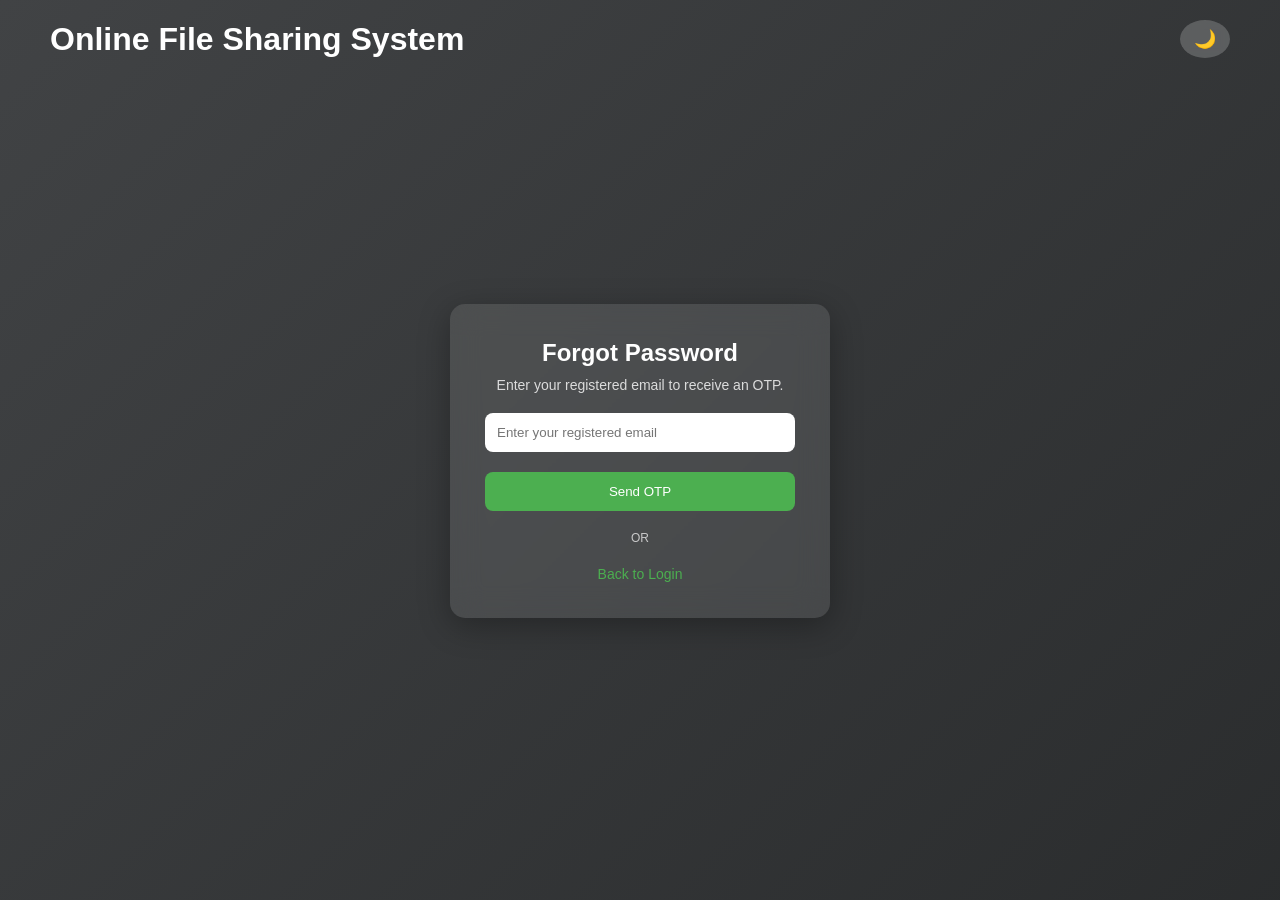
==== Frontend/forgot-password/index.html @ 927f6dbd "update forgot password page" ====
<!DOCTYPE html>
<html lang="en">
<head>
    <meta charset="UTF-8">
    <title>Forgot Password | Online File Sharing System</title>
    <meta name="viewport" content="width=device-width, initial-scale=1.0">
    <link rel="stylesheet" href="style.css">
</head>
<body class="dark">

<header class="main-header">
    <h1 class="project-title">Online File Sharing System</h1>
    <button class="toggle-btn" id="modeBtn">🌙</button>
</header>

<div class="container">
    <div class="login-box">

        <h2>Forgot Password</h2>
        <p class="subtitle">
            Enter your registered email to receive an OTP.
        </p>

        <!-- Email -->
        <div class="input-group">
            <input type="email" id="email" placeholder="Enter your registered email">
        </div>

        <button id="sendOtpBtn" class="login-btn">
            Send OTP
        </button>

        <!-- OTP Section -->
        <div id="otpSection" style="display:none; margin-top:20px;">

            <div class="input-group">
                <input type="text" id="otpInput" placeholder="Enter 6-digit OTP">
            </div>

            <button id="verifyOtpBtn" class="login-btn">
                Verify OTP
            </button>

            <p style="margin-top:15px; font-size:14px;">
                Didn’t receive code?
                <span id="resendBtn" style="color:#4CAF50; cursor:pointer;">
                    Resend OTP
                </span>
            </p>

        </div>

        <div class="divider"><span>OR</span></div>
        <a href="login.html" class="forgot">Back to Login</a>

    </div>
</div>

<script src="script.js"></script>
</body>
</html>
---- Frontend/forgot-password/style.css ----
/* Global */
* {
    margin: 0;
    padding: 0;
    box-sizing: border-box;
    font-family: 'Segoe UI', sans-serif;
}

body {
    transition: all 0.4s ease;
    min-height: 100vh;
}

/* 🌑 DARK MODE */
body.dark {
    background: linear-gradient(-45deg, #1f1c2c, #928dab, #232526, #414345);
    background-size: 400% 400%;
    animation: gradientBG 10s ease infinite;
    color: white;
}

/* ☀ LIGHT MODE */
body.light {
    background: linear-gradient(-45deg, #e3f2fd, #ffffff, #fce4ec, #e8f5e9);
    background-size: 400% 400%;
    animation: gradientBG 10s ease infinite;
    color: black;
}

/* Gradient Animation */
@keyframes gradientBG {
    0% { background-position: 0% 50%; }
    50% { background-position: 100% 50%; }
    100% { background-position: 0% 50%; }
}

/* Header */
.main-header {
    display: flex;
    justify-content: space-between;
    align-items: center;
    padding: 20px 50px;
}

/* Toggle Button */
.toggle-btn {
    border: none;
    background: rgba(255,255,255,0.2);
    backdrop-filter: blur(5px);
    padding: 8px 14px;
    border-radius: 50%;
    cursor: pointer;
    font-size: 18px;
    transition: 0.3s;
}

.toggle-btn:hover {
    transform: scale(1.1);
}

/* Center Container */
.container {
    display: flex;
    justify-content: center;
    align-items: center;
    height: 85vh;
}

/* Glass Box */
.login-box {
    width: 380px;
    padding: 35px;
    border-radius: 15px;
    backdrop-filter: blur(15px);
    background: rgba(255, 255, 255, 0.1);
    box-shadow: 0 8px 32px rgba(0, 0, 0, 0.3);
    text-align: center;
    transition: 0.4s;
}

body.light .login-box {
    background: rgba(255, 255, 255, 0.7);
}

/* Text */
.login-box h2 {
    margin-bottom: 10px;
}

.subtitle {
    font-size: 14px;
    margin-bottom: 20px;
    opacity: 0.8;
}

/* Input */
.input-group input {
    width: 100%;
    padding: 12px;
    border-radius: 8px;
    border: none;
    margin-bottom: 20px;
    outline: none;
}

/* Button */
.login-btn {
    width: 100%;
    padding: 12px;
    border-radius: 8px;
    border: none;
    background: #4CAF50;
    color: white;
    cursor: pointer;
    transition: 0.3s;
}

.login-btn:hover {
    background: #43a047;
    transform: translateY(-2px);
}

/* Divider */
.divider {
    margin: 20px 0;
    font-size: 12px;
    opacity: 0.7;
}

/* Link */
.forgot {
    text-decoration: none;
    font-size: 14px;
    color: #4CAF50;
}
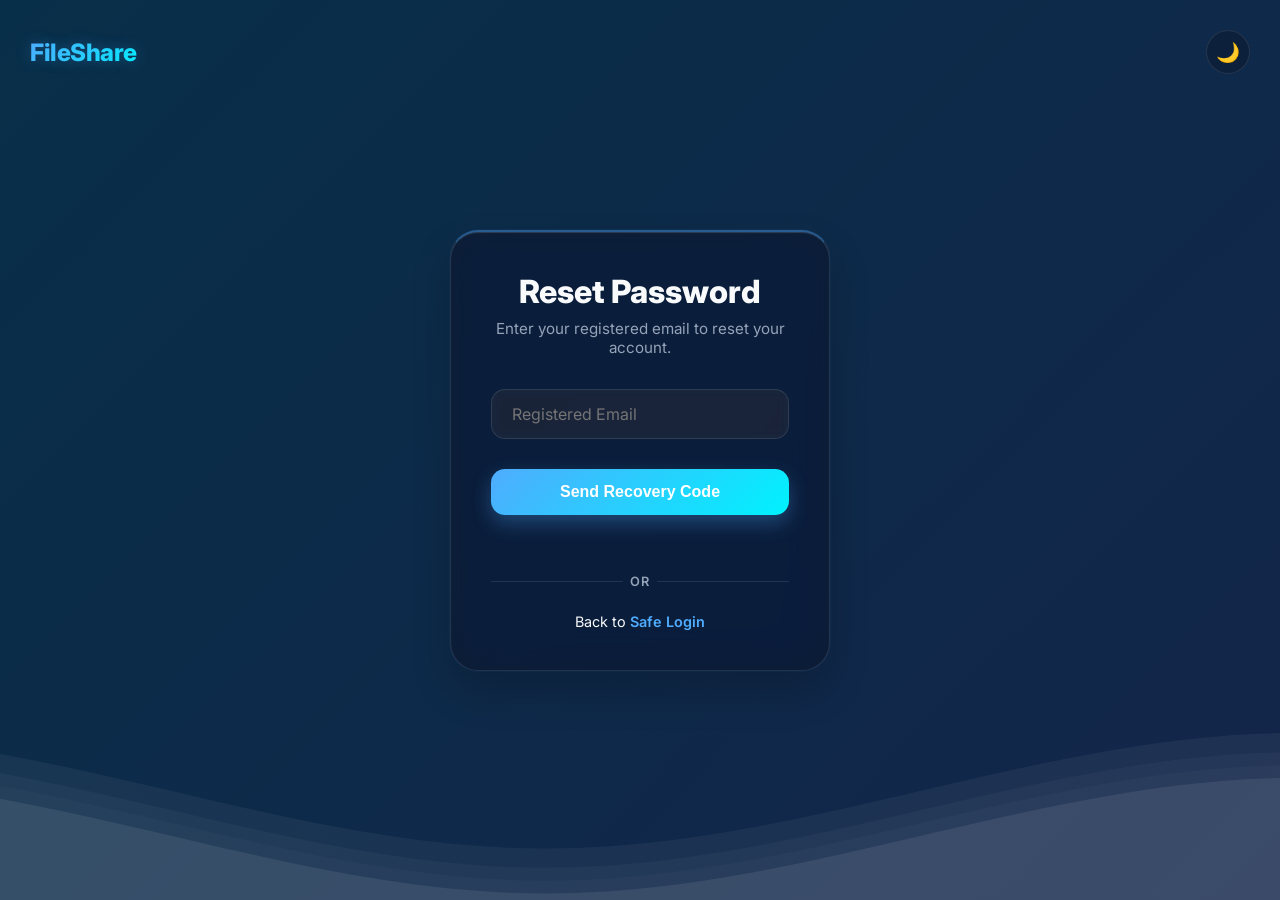
==== commit 537f5ffb: "password hash security changes" ====
--- a/Frontend/forgot-password/index.html
+++ b/Frontend/forgot-password/index.html
@@ -2,60 +2,65 @@
 <html lang="en">
 <head>
     <meta charset="UTF-8">
-    <title>Forgot Password | Online File Sharing System</title>
+    <title>Forgot Password | FileShare</title>
     <meta name="viewport" content="width=device-width, initial-scale=1.0">
-    <link rel="stylesheet" href="style.css">
+    <link rel="stylesheet" href="../auth-shared.css">
 </head>
-<body class="dark">
+<body class="dark-mode">
 
-<header class="main-header">
-    <h1 class="project-title">Online File Sharing System</h1>
-    <button class="toggle-btn" id="modeBtn">🌙</button>
-</header>
+    <header class="main-header">
+        <h1 class="project-title">FileShare</h1>
+        <button class="mode-toggle-btn" id="modeBtn">🌙</button>
+    </header>
 
-<div class="container">
-    <div class="login-box">
-
-        <h2>Forgot Password</h2>
-        <p class="subtitle">
-            Enter your registered email to receive an OTP.
-        </p>
-
-        <!-- Email -->
-        <div class="input-group">
-            <input type="email" id="email" placeholder="Enter your registered email">
-        </div>
-
-        <button id="sendOtpBtn" class="login-btn">
-            Send OTP
-        </button>
-
-        <!-- OTP Section -->
-        <div id="otpSection" style="display:none; margin-top:20px;">
+    <div class="auth-container">
+        <div class="glass-card">
+            <h2>Reset Password</h2>
+            <p class="subtitle">Enter your registered email to reset your account.</p>
 
             <div class="input-group">
-                <input type="text" id="otpInput" placeholder="Enter 6-digit OTP">
+                <input type="email" id="email" placeholder="Registered Email" required>
             </div>
 
-            <button id="verifyOtpBtn" class="login-btn">
-                Verify OTP
-            </button>
+            <button id="sendOtpBtn" class="auth-btn">Send Recovery Code</button>
 
-            <p style="margin-top:15px; font-size:14px;">
-                Didn’t receive code?
-                <span id="resendBtn" style="color:#4CAF50; cursor:pointer;">
-                    Resend OTP
-                </span>
-            </p>
+            <!-- OTP Section -->
+            <div id="otpSection" style="display:none; margin-top:20px;">
+                <div class="input-group">
+                    <input type="text" id="otpInput" placeholder="Enter 6-digit Code" maxlength="6" style="text-align: center; letter-spacing: 0.2em;">
+                </div>
+                <button id="verifyOtpBtn" class="auth-btn">Verify & Proceed</button>
+                <div class="auth-links" style="margin-top: 15px;">
+                    Didn't receive code? <a href="#" id="resendBtn">Resend Code</a>
+                </div>
+            </div>
 
+            <p id="message"></p>
+
+            <div class="divider">OR</div>
+
+            <div class="auth-links">
+                Back to <a href="../Login page/index.html">Safe Login</a>
+            </div>
         </div>
+    </div>
 
-        <div class="divider"><span>OR</span></div>
-        <a href="login.html" class="forgot">Back to Login</a>
+    <!-- Waves Background -->
+    <div class="waves-container">
+        <svg class="waves" xmlns="http://www.w3.org/2000/svg" xmlns:xlink="http://www.w3.org/1999/xlink"
+        viewBox="0 24 150 28" preserveAspectRatio="none" shape-rendering="auto">
+            <defs>
+                <path id="gentle-wave" d="M-160 44c30 0 58-18 88-18s 58 18 88 18 58-18 88-18 58 18 88 18 v44h-352z" />
+            </defs>
+            <g class="parallax">
+                <use xlink:href="#gentle-wave" x="48" y="0" fill="var(--wave-color)" />
+                <use xlink:href="#gentle-wave" x="48" y="3" fill="var(--wave-color-2)" />
+                <use xlink:href="#gentle-wave" x="48" y="5" fill="var(--wave-color-3)" />
+                <use xlink:href="#gentle-wave" x="48" y="7" fill="var(--wave-color-4)" />
+            </g>
+        </svg>
+    </div>
 
-    </div>
-</div>
-
-<script src="script.js"></script>
+    <script src="script.js"></script>
 </body>
 </html>
--- a/Frontend/auth-shared.css
+++ b/Frontend/auth-shared.css
@@ -0,0 +1,322 @@
+@import url('https://fonts.googleapis.com/css2?family=Inter:wght@400;500;600;700&display=swap');
+
+* {
+  box-sizing: border-box;
+  margin: 0;
+  padding: 0;
+}
+
+:root {
+  /* Light Mode Variables - Matching Dashboard */
+  --bg-body-1: #e0c3fc;
+  --bg-body-2: #8ec5fc;
+  --bg-body-3: #e0f2fe;
+  
+  /* Glass & Neon Variables (Light) */
+  --bg-glass: rgba(255, 255, 255, 0.4);
+  --bg-glass-heavy: rgba(255, 255, 255, 0.65);
+  --border-glass: rgba(255, 255, 255, 0.6);
+  --reflection: inset 0 1px 1px rgba(255, 255, 255, 0.9);
+  --neon-glow: rgba(59, 130, 246, 0.4);
+  
+  --text-main: #1e293b;
+  --text-muted: #475569;
+  --accent: #4facfe;
+  --accent-2: #00f2fe;
+  
+  --wave-color: rgba(255, 255, 255, 0.7);
+  --wave-color-2: rgba(255, 255, 255, 0.5);
+  --wave-color-3: rgba(255, 255, 255, 0.3);
+  --wave-color-4: #ffffff;
+}
+
+body.dark-mode {
+  /* Dark Mode Variables - Deep Animated Gradient */
+  --bg-body-1: #0f172a;
+  --bg-body-2: #1e1b4b;
+  --bg-body-3: #082f49;
+  
+  /* Glass & Neon Variables (Dark) */
+  --bg-glass: rgba(15, 23, 42, 0.45);
+  --bg-glass-heavy: rgba(15, 23, 42, 0.7);
+  --border-glass: rgba(255, 255, 255, 0.1);
+  --reflection: inset 0 1px 1px rgba(255, 255, 255, 0.15);
+  --neon-glow: rgba(79, 172, 254, 0.6);
+  
+  --text-main: #f8fafc;
+  --text-muted: #94a3b8;
+  
+  --wave-color: rgba(255, 255, 255, 0.05);
+  --wave-color-2: rgba(255, 255, 255, 0.03);
+  --wave-color-3: rgba(255, 255, 255, 0.02);
+  --wave-color-4: rgba(255, 255, 255, 0.08);
+}
+
+body {
+  font-family: 'Inter', Arial, sans-serif;
+  background: linear-gradient(-45deg, var(--bg-body-1), var(--bg-body-2), var(--bg-body-3));
+  background-size: 400% 400%;
+  animation: gradientBG 15s ease infinite;
+  color: var(--text-main);
+  min-height: 100vh;
+  display: flex;
+  flex-direction: column;
+  align-items: center;
+  justify-content: center;
+  overflow: hidden;
+  transition: all 0.5s ease;
+}
+
+@keyframes gradientBG {
+  0% { background-position: 0% 50%; }
+  50% { background-position: 100% 50%; }
+  100% { background-position: 0% 50%; }
+}
+
+/* Header with Title */
+.main-header {
+  position: absolute;
+  top: 30px;
+  left: 30px;
+  right: 30px;
+  display: flex;
+  justify-content: space-between;
+  align-items: center;
+  z-index: 100;
+}
+
+.project-title {
+  font-size: 1.5rem;
+  font-weight: 800;
+  letter-spacing: -0.02em;
+  background: linear-gradient(135deg, #4facfe, #00f2fe);
+  -webkit-background-clip: text;
+  background-clip: text;
+  -webkit-text-fill-color: transparent;
+  text-shadow: 0 0 15px rgba(79, 172, 254, 0.3);
+}
+
+.mode-toggle-btn {
+  background: var(--bg-glass);
+  border: 1px solid var(--border-glass);
+  width: 44px;
+  height: 44px;
+  border-radius: 50%;
+  display: flex;
+  align-items: center;
+  justify-content: center;
+  cursor: pointer;
+  font-size: 1.2rem;
+  transition: all 0.3s ease;
+  backdrop-filter: blur(10px);
+}
+
+.mode-toggle-btn:hover {
+  transform: rotate(20deg) scale(1.1);
+  background: var(--bg-glass-heavy);
+}
+
+/* Glass Auth Container */
+.auth-container {
+  z-index: 10;
+  width: 100%;
+  max-width: 420px;
+  padding: 20px;
+}
+
+.glass-card {
+  background: var(--bg-glass-heavy);
+  backdrop-filter: blur(20px) saturate(180%);
+  -webkit-backdrop-filter: blur(20px) saturate(180%);
+  border: 1px solid var(--border-glass);
+  border-top: 2px solid rgba(79,172,254,0.45);
+  border-radius: 28px;
+  padding: 40px;
+  box-shadow: 0 20px 40px rgba(0, 0, 0, 0.2), 0 0 0 1px rgba(79,172,254,0.06), var(--reflection);
+  animation: cardFadeIn 0.8s cubic-bezier(0.16, 1, 0.3, 1);
+}
+
+@keyframes cardFadeIn {
+  from { opacity: 0; transform: translateY(30px); }
+  to { opacity: 1; transform: translateY(0); }
+}
+
+.glass-card h2 {
+  font-size: 2rem;
+  font-weight: 800;
+  margin-bottom: 8px;
+  text-align: center;
+}
+
+.glass-card .subtitle {
+  color: var(--text-muted);
+  text-align: center;
+  margin-bottom: 32px;
+  font-size: 0.95rem;
+}
+
+/* Inputs */
+.input-group {
+  margin-bottom: 20px;
+  position: relative;
+}
+
+.input-group input {
+  width: 100%;
+  padding: 14px 20px;
+  background: rgba(255, 255, 255, 0.05);
+  border: 1px solid var(--border-glass);
+  border-radius: 14px;
+  color: var(--text-main);
+  font-family: inherit;
+  font-size: 1rem;
+  outline: none;
+  transition: all 0.3s ease;
+  backdrop-filter: blur(5px);
+}
+
+.input-group input:focus {
+  background: rgba(255, 255, 255, 0.1);
+  border-color: var(--accent);
+  box-shadow: 0 0 0 4px rgba(79, 172, 254, 0.15);
+}
+
+/* Button */
+.auth-btn {
+  width: 100%;
+  padding: 14px;
+  border: none;
+  border-radius: 14px;
+  background: linear-gradient(135deg, var(--accent), var(--accent-2));
+  color: white;
+  font-size: 1rem;
+  font-weight: 700;
+  cursor: pointer;
+  transition: all 0.3s ease;
+  box-shadow: 0 8px 20px rgba(79, 172, 254, 0.3);
+  margin-top: 10px;
+  position: relative;
+  overflow: hidden;
+}
+
+/* Shimmer sweep on hover */
+.auth-btn::after {
+  content: '';
+  position: absolute;
+  top: 0; left: -100%;
+  width: 60%; height: 100%;
+  background: linear-gradient(90deg, transparent, rgba(255,255,255,0.22), transparent);
+  transition: left 0.55s ease;
+  pointer-events: none;
+}
+.auth-btn:hover::after { left: 160%; }
+
+.auth-btn:hover {
+  transform: translateY(-3px);
+  box-shadow: 0 12px 24px rgba(79, 172, 254, 0.5);
+}
+
+.auth-btn:active {
+  transform: translateY(-1px);
+}
+
+/* Input icon helper */
+.input-group {
+  position: relative;
+}
+.input-icon {
+  position: absolute;
+  left: 16px;
+  top: 50%;
+  transform: translateY(-50%);
+  color: var(--text-muted);
+  font-size: 0.95rem;
+  z-index: 1;
+  pointer-events: none;
+}
+.input-group input.has-icon {
+  padding-left: 44px;
+}
+
+/* Links & Dividers */
+.auth-links {
+  margin-top: 24px;
+  text-align: center;
+  font-size: 0.9rem;
+}
+
+.auth-links a {
+  color: var(--accent);
+  text-decoration: none;
+  font-weight: 600;
+  transition: all 0.2s ease;
+}
+
+.auth-links a:hover {
+  text-decoration: underline;
+  filter: brightness(1.1);
+}
+
+.divider {
+  display: flex;
+  align-items: center;
+  text-align: center;
+  margin: 24px 0;
+  color: var(--text-muted);
+  font-size: 0.8rem;
+  letter-spacing: 0.1em;
+  font-weight: 600;
+}
+
+.divider::before,
+.divider::after {
+  content: '';
+  flex: 1;
+  border-bottom: 1px solid var(--border-glass);
+}
+
+.divider:not(:empty)::before { margin-right: .5em; }
+.divider:not(:empty)::after { margin-left: .5em; }
+
+/* Waves Background */
+.waves-container {
+  position: fixed;
+  bottom: 0;
+  left: 0;
+  width: 100%;
+  height: 20vh;
+  min-height: 100px;
+  max-height: 300px;
+  z-index: 1;
+  pointer-events: none;
+}
+
+.waves {
+  position: relative;
+  width: 100%;
+  height: 100%;
+}
+
+.parallax > use {
+  animation: move-forever 25s cubic-bezier(.55,.5,.45,.5) infinite;
+}
+.parallax > use:nth-child(1) { animation-delay: -2s; animation-duration: 7s; }
+.parallax > use:nth-child(2) { animation-delay: -3s; animation-duration: 10s; }
+.parallax > use:nth-child(3) { animation-delay: -4s; animation-duration: 13s; }
+.parallax > use:nth-child(4) { animation-delay: -5s; animation-duration: 20s; }
+
+@keyframes move-forever {
+  0% { transform: translate3d(-90px,0,0); }
+  100% { transform: translate3d(85px,0,0); }
+}
+
+/* Result Message */
+#message {
+  margin-top: 15px;
+  text-align: center;
+  font-size: 0.9rem;
+  min-height: 20px;
+}
+
+.success { color: #22c55e; }
+.error { color: #ef4444; }
